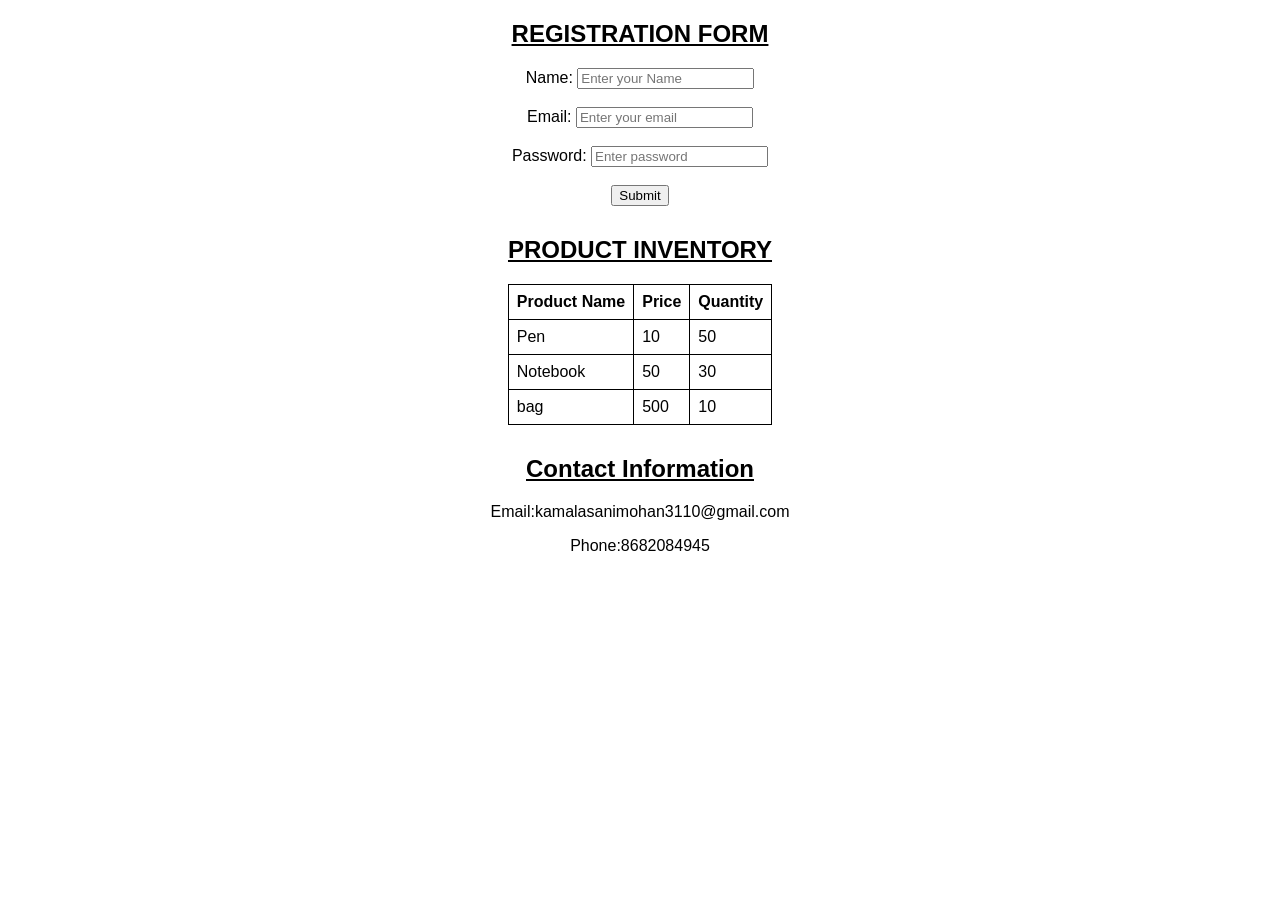
==== index.html @ e51896cc "Rename index.html.HTML to index.html" ====
<!DOCTYPE html>
<html lang="en">
<head>
    <meta charset="UTF-8">
    <meta name="viewport" content="width=device-width, initial-scale=1.0">
    <title>My internship task</title>
    <style>
       body {
            font-family: Arial, Helvetica, sans-serif;
            margin: 20px;
        }
        form,table,.contact{
            margin-bottom: 30px;
        }
        table,th,td{
            border:1px solid black;
            border-collapse: collapse;
            padding: 8px;
        }
    </style>
</head>
<body>
    <h2 align="center"><u>REGISTRATION FORM</u></h2>
    <FORM align="center">
        
       Name: <input type="text"placeholder="Enter your Name"><br><br>
       Email: <input type="email"placeholder="Enter your email"><br><br>
       Password: <input type="password"placeholder="Enter password"><br><br>
        <input type="submit">
    </FORM>
    <h2 align="center"><u>PRODUCT INVENTORY</u></h2>
    <table align="center">
        <tr>
            <th>Product Name</th>
            <th>Price</th>
            <th>Quantity</th>
        </tr>
        <tr>
            <td>Pen</td>
            <td>10</td>
            <td>50</td>
        </tr>
        <tr>
            <td>Notebook</td>
            <td>50</td>
            <td>30</td>
        </tr>
        <tr>
            <td>bag</td>
            <td>500</td>
            <td>10</td>
        </tr>
    </table>
    <h2 align="center"><u>Contact Information</u></h2>
    <div class="contact" align="center">
        <P>Email:kamalasanimohan3110@gmail.com</P>
        <p>Phone:8682084945</p>
    </div>

</body>
</html>
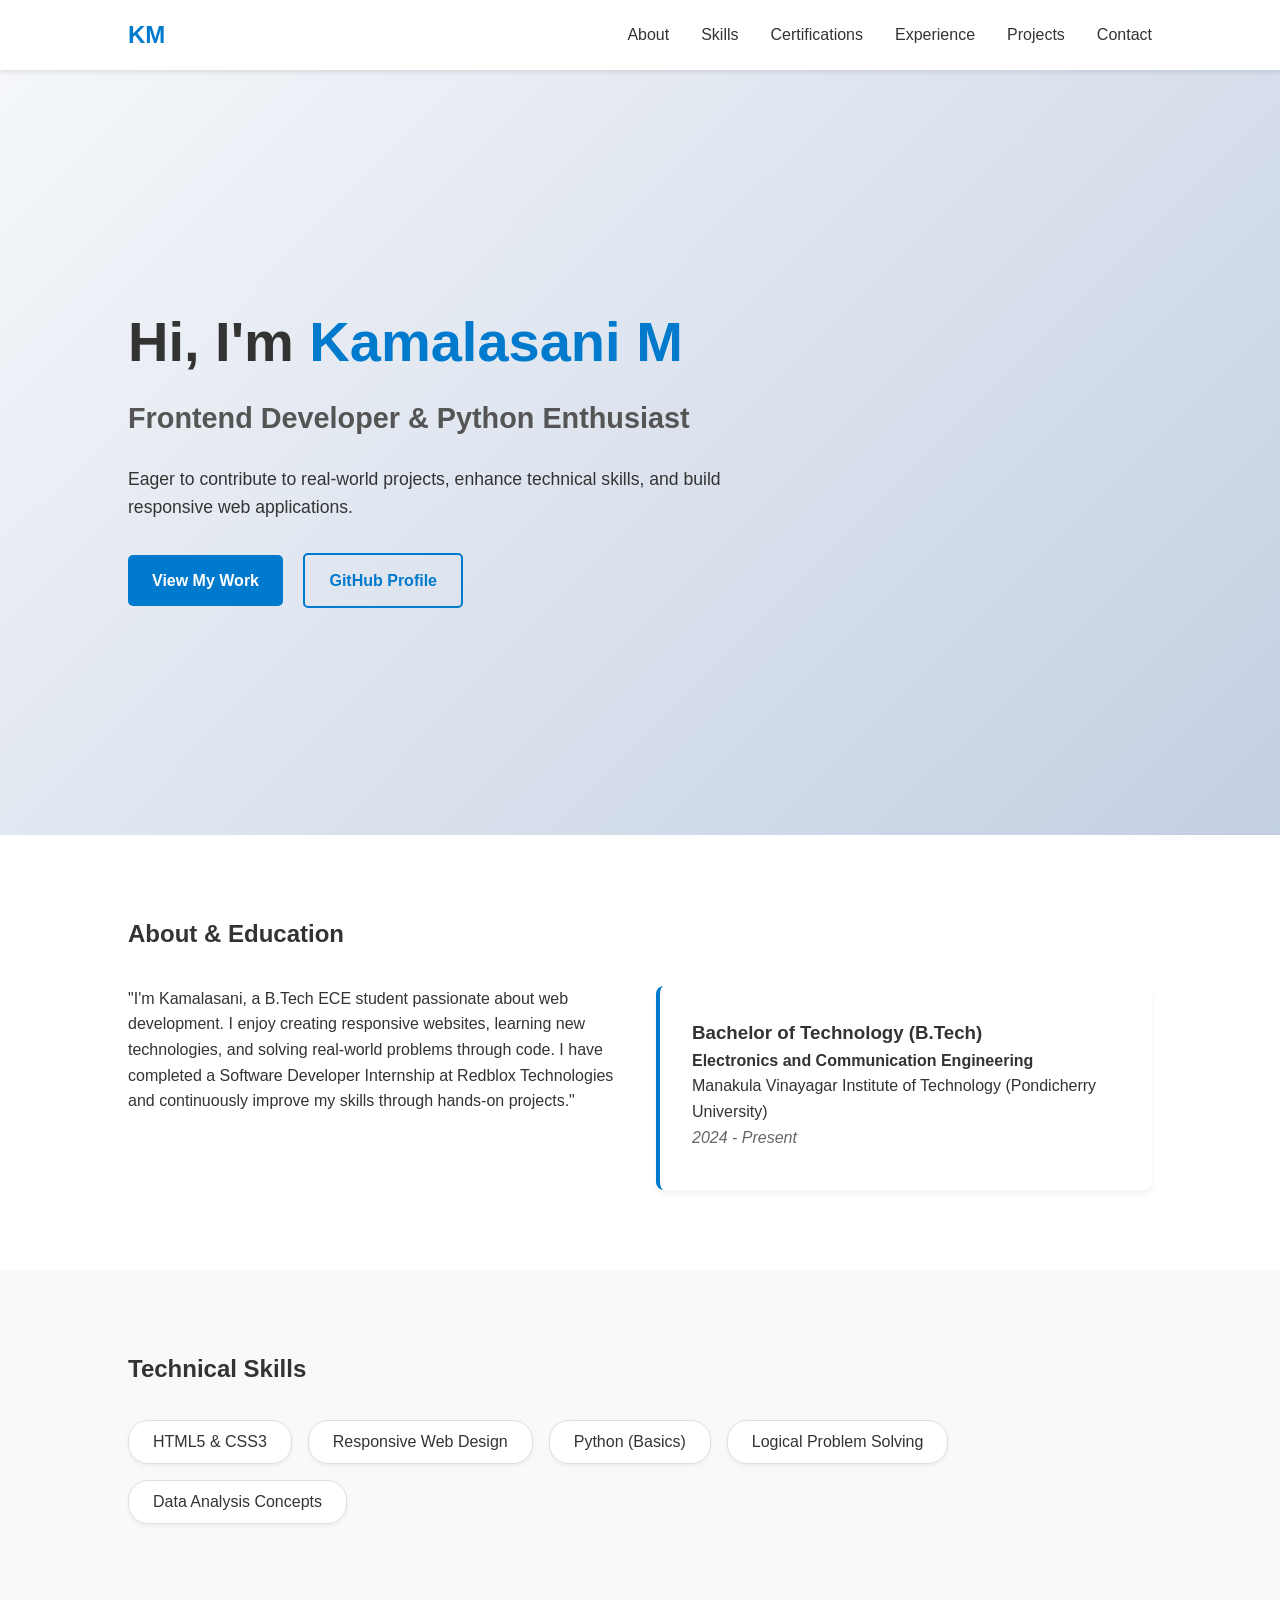
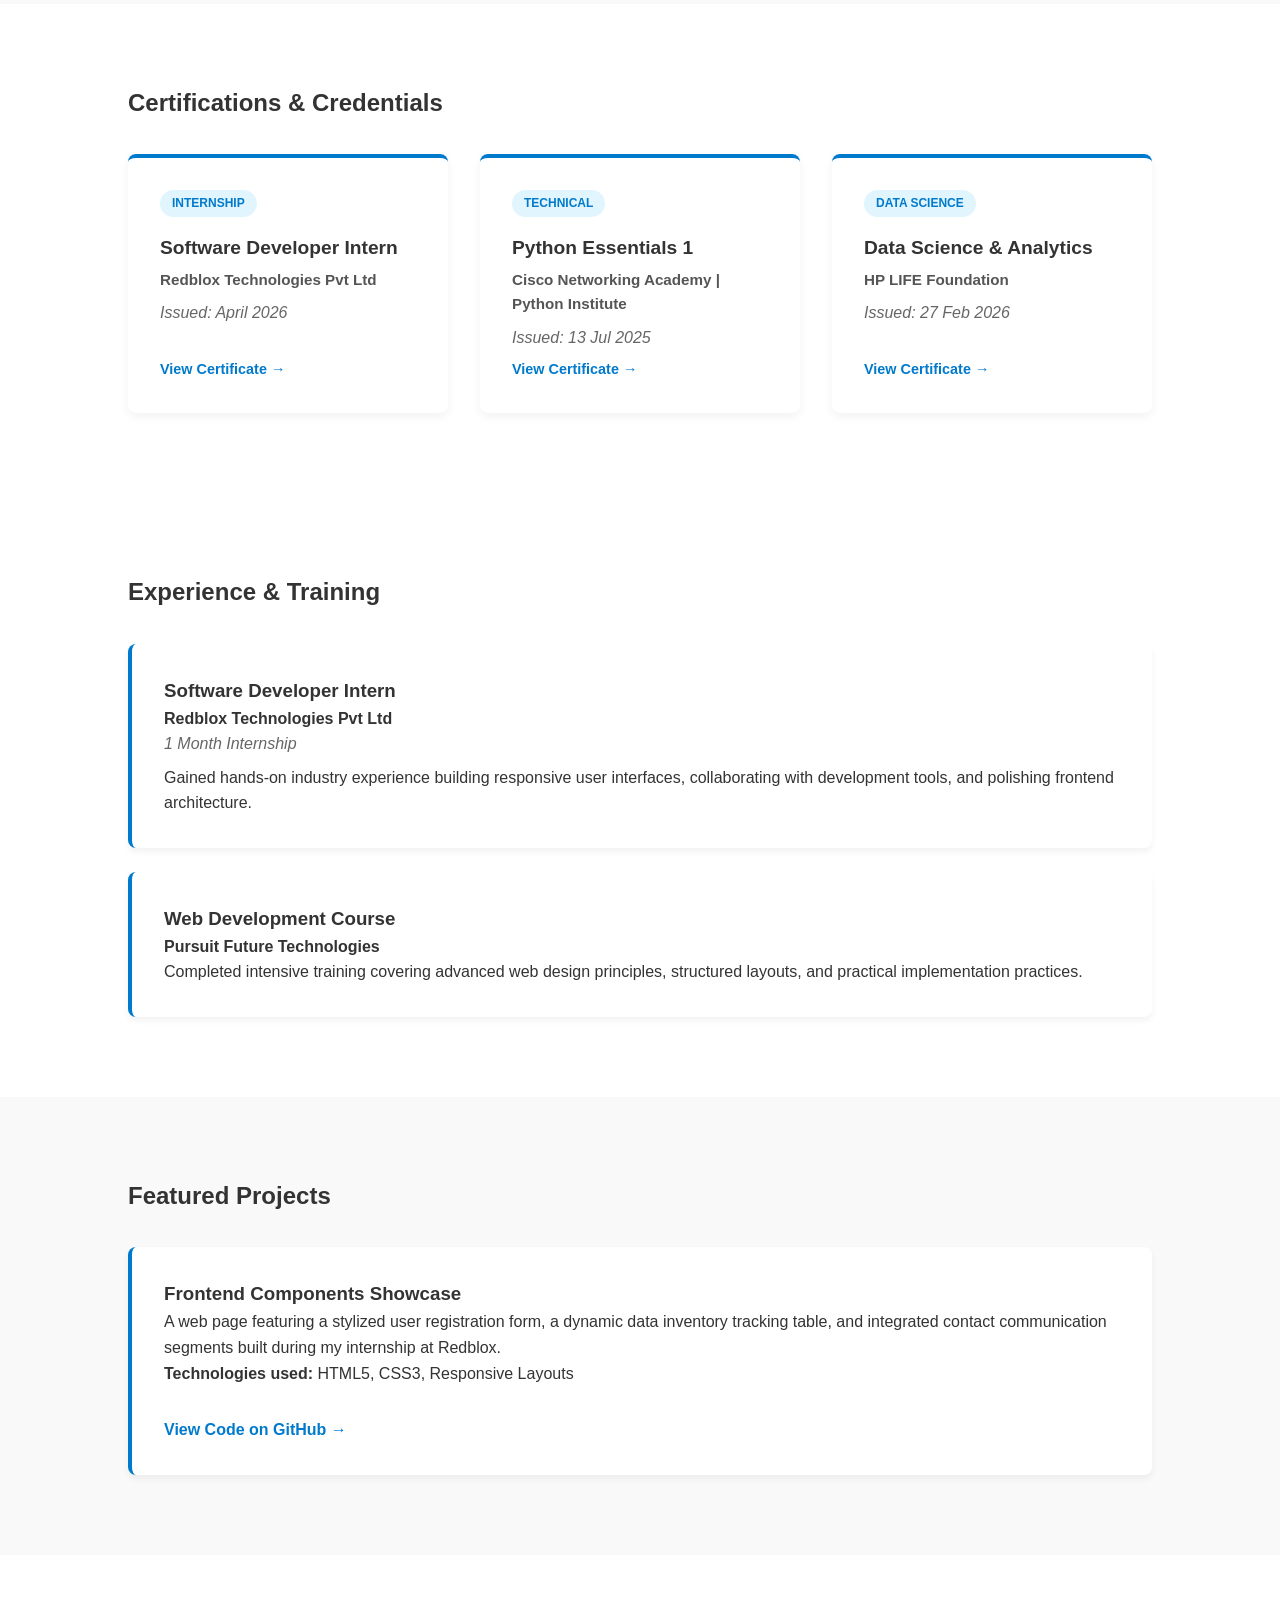
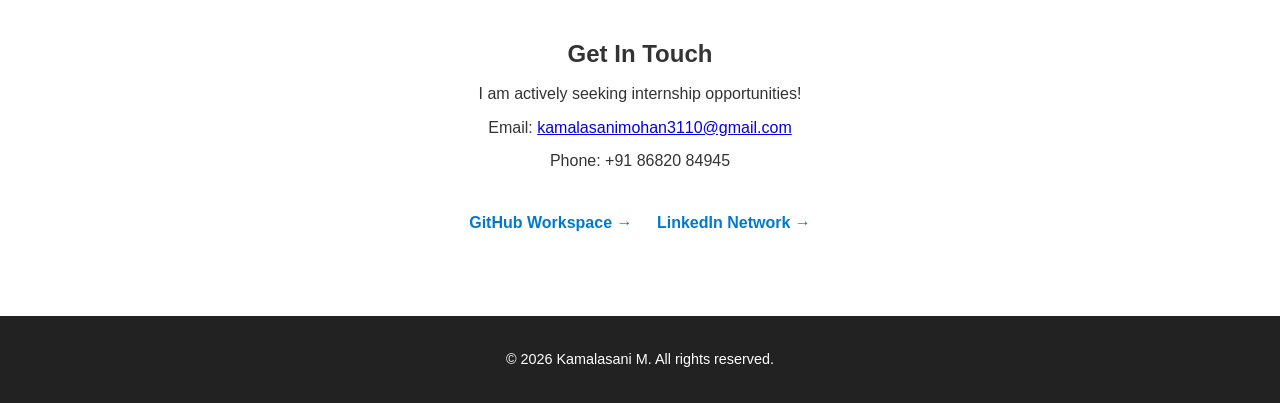
==== commit 74c99ad8: "Add files via upload" ====
--- a/index.html
+++ b/index.html
@@ -3,59 +3,139 @@
 <head>
     <meta charset="UTF-8">
     <meta name="viewport" content="width=device-width, initial-scale=1.0">
-    <title>My internship task</title>
-    <style>
-       body {
-            font-family: Arial, Helvetica, sans-serif;
-            margin: 20px;
-        }
-        form,table,.contact{
-            margin-bottom: 30px;
-        }
-        table,th,td{
-            border:1px solid black;
-            border-collapse: collapse;
-            padding: 8px;
-        }
-    </style>
+    <title>Kamalasani M | Portfolio</title>
+    <link rel="stylesheet" href="style.css">
 </head>
 <body>
-    <h2 align="center"><u>REGISTRATION FORM</u></h2>
-    <FORM align="center">
-        
-       Name: <input type="text"placeholder="Enter your Name"><br><br>
-       Email: <input type="email"placeholder="Enter your email"><br><br>
-       Password: <input type="password"placeholder="Enter password"><br><br>
-        <input type="submit">
-    </FORM>
-    <h2 align="center"><u>PRODUCT INVENTORY</u></h2>
-    <table align="center">
-        <tr>
-            <th>Product Name</th>
-            <th>Price</th>
-            <th>Quantity</th>
-        </tr>
-        <tr>
-            <td>Pen</td>
-            <td>10</td>
-            <td>50</td>
-        </tr>
-        <tr>
-            <td>Notebook</td>
-            <td>50</td>
-            <td>30</td>
-        </tr>
-        <tr>
-            <td>bag</td>
-            <td>500</td>
-            <td>10</td>
-        </tr>
-    </table>
-    <h2 align="center"><u>Contact Information</u></h2>
-    <div class="contact" align="center">
-        <P>Email:kamalasanimohan3110@gmail.com</P>
-        <p>Phone:8682084945</p>
-    </div>
+
+    <header>
+        <nav class="navbar">
+            <div class="logo">KM</div>
+            <ul class="nav-links">
+                <li><a href="#about">About</a></li>
+                <li><a href="#skills">Skills</a></li>
+                <li><a href="#certifications">Certifications</a></li>
+                <li><a href="#experience">Experience</a></li>
+                <li><a href="#projects">Projects</a></li>
+                <li><a href="#contact">Contact</a></li>
+            </ul>
+        </nav>
+    </header>
+
+    <section id="hero" class="hero-section">
+        <div class="hero-content">
+            <h1>Hi, I'm <span class="highlight">Kamalasani M</span></h1>
+            <h2>Frontend Developer & Python Enthusiast</h2>
+            <p>Eager to contribute to real-world projects, enhance technical skills, and build responsive web applications.</p>
+            <div class="hero-buttons">
+                <a href="#projects" class="btn primary-btn">View My Work</a>
+                <a href="https://github.com/KAMALASANI" target="_blank" class="btn secondary-btn">GitHub Profile</a>
+            </div>
+        </div>
+    </section>
+
+    <section id="about" class="container">
+        <h2>About & Education</h2>
+        <div class="about-grid">
+            <div>
+                <p>"I'm Kamalasani, a B.Tech ECE student passionate about web development. I enjoy creating responsive websites, learning new technologies, and solving real-world problems through code. I have completed a Software Developer Internship at Redblox Technologies and continuously improve my skills through hands-on projects."</p>
+            </div>
+            <div class="education-card">
+                <h3>Bachelor of Technology (B.Tech)</h3>
+                <p><strong>Electronics and Communication Engineering</strong></p>
+                <p>Manakula Vinayagar Institute of Technology (Pondicherry University)</p>
+                <p class="date">2024 - Present</p>
+            </div>
+        </div>
+    </section>
+
+    <section id="skills" class="container bg-light">
+        <h2>Technical Skills</h2>
+        <div class="skills-grid">
+            <div class="skill-card">HTML5 & CSS3</div>
+            <div class="skill-card">Responsive Web Design</div>
+            <div class="skill-card">Python (Basics)</div>
+            <div class="skill-card">Logical Problem Solving</div>
+            <div class="skill-card">Data Analysis Concepts</div>
+        </div>
+    </section>
+<section id="certificates" class="container">
+        <h2>Certifications & Credentials</h2>
+        <div class="certificates-grid">
+            
+            <div class="cert-card">
+                <span class="cert-badge">Internship</span>
+                <h3>Software Developer Intern</h3>
+                <h4>Redblox Technologies Pvt Ltd</h4>
+                <p class="date">Issued: April 2026</p>
+                <a href="./redblox.jpg" target="_blank" class="cert-link">View Certificate &rarr;</a>
+            </div>
+
+            <div class="cert-card">
+                <span class="cert-badge">Technical</span>
+                <h3>Python Essentials 1</h3>
+                <h4>Cisco Networking Academy | Python Institute</h4>
+                <p class="date">Issued: 13 Jul 2025</p>
+                <a href="./cisco.jpg" target="_blank" class="cert-link">View Certificate &rarr;</a>
+            </div>
+
+            <div class="cert-card">
+                <span class="cert-badge">Data Science</span>
+                <h3>Data Science & Analytics</h3>
+                <h4>HP LIFE Foundation</h4>
+                <p class="date">Issued: 27 Feb 2026</p>
+                <a href="./hp.jpg" target="_blank" class="cert-link">View Certificate &rarr;</a>
+            </div>
+
+        </div>
+    </section>
+    <section id="experience" class="container">
+        <h2>Experience & Training</h2>
+        <div class="timeline">
+            <div class="timeline-item">
+                <h3>Software Developer Intern</h3>
+                <h4>Redblox Technologies Pvt Ltd</h4>
+                <p class="date">1 Month Internship</p>
+                <p>Gained hands-on industry experience building responsive user interfaces, collaborating with development tools, and polishing frontend architecture.</p>
+            </div>
+            <div class="timeline-item">
+                <h3>Web Development Course</h3>
+                <h4>Pursuit Future Technologies</h4>
+                <p>Completed intensive training covering advanced web design principles, structured layouts, and practical implementation practices.</p>
+            </div>
+        </div>
+    </section>
+
+    <section id="projects" class="container bg-light">
+        <h2>Featured Projects</h2>
+        <div class="projects-grid">
+            
+            <div class="project-card">
+                <h3>Frontend Components Showcase</h3>
+                <p>A web page featuring a stylized user registration form, a dynamic data inventory tracking table, and integrated contact communication segments built during my internship at Redblox.</p>
+                <p><strong>Technologies used:</strong> HTML5, CSS3, Responsive Layouts</p>
+                
+                <div style="margin-top: 15px;">
+                    <a href="https://github.com/KAMALASANI/internship-task-1/blob/main/index.html" target="_blank" class="project-link" style="margin-right: 15px;">View Code on GitHub &rarr;</a>
+                </div>
+            </div>
+
+            </div>
+    </section>
+    <section id="contact" class="container contact-section">
+        <h2>Get In Touch</h2>
+        <p>I am actively seeking internship opportunities! </p>
+        <p>Email: <a href="mailto:kamalasanimohan3110@gmail.com">kamalasanimohan3110@gmail.com</a></p>
+        <p>Phone: +91 86820 84945</p>
+        <div class="social-contact-links" style="margin-top: 20px;">
+            <a href="https://github.com/KAMALASANI" target="_blank" class="project-link" style="margin-right: 20px;">GitHub Workspace &rarr;</a>
+            <a href="https://www.linkedin.com/in/kamalasani-m-744392331?utm_source=share_via&utm_content=profile&utm_medium=member_android" target="_blank" class="project-link">LinkedIn Network &rarr;</a>
+        </div>
+    </section>
+
+    <footer>
+        <p>&copy; 2026 Kamalasani M. All rights reserved.</p>
+    </footer>
 
 </body>
-</html>
+</html>
--- a/style.css
+++ b/style.css
@@ -0,0 +1,273 @@
+/* Core Configurations */
+* {
+    margin: 0;
+    padding: 0;
+    box-sizing: border-box;
+    font-family: 'Segoe UI', Tahoma, Geneva, Verdana, sans-serif;
+    scroll-behavior: smooth;
+}
+
+body {
+    color: #333;
+    line-height: 1.6;
+    background-color: #fff;
+}
+
+/* Utilities */
+.container {
+    padding: 5rem 10%;
+}
+
+.bg-light {
+    background-color: #f9f9f9;
+}
+
+.highlight {
+    color: #007acc;
+}
+
+.date {
+    font-style: italic;
+    color: #666;
+    margin-bottom: 0.5rem;
+}
+
+/* Navigation */
+header {
+    background: #ffffff;
+    box-shadow: 0 2px 5px rgba(0,0,0,0.1);
+    position: sticky;
+    top: 0;
+    z-index: 100;
+}
+
+.navbar {
+    display: flex;
+    justify-content: space-between;
+    align-items: center;
+    padding: 1rem 10%;
+}
+
+.logo {
+    font-size: 1.5rem;
+    font-weight: bold;
+    color: #007acc;
+}
+
+.nav-links {
+    display: flex;
+    list-style: none;
+}
+
+.nav-links li {
+    margin-left: 2rem;
+}
+
+.nav-links a {
+    text-decoration: none;
+    color: #333;
+    font-weight: 500;
+    transition: color 0.3s;
+}
+
+.nav-links a:hover {
+    color: #007acc;
+}
+
+/* Hero Section */
+.hero-section {
+    background: linear-gradient(135deg, #f5f7fa 0%, #c3cfe2 100%);
+    height: 85vh;
+    display: flex;
+    align-items: center;
+    padding: 0 10%;
+}
+
+.hero-content h1 {
+    font-size: 3.5rem;
+    margin-bottom: 0.5rem;
+}
+
+.hero-content h2 {
+    font-size: 1.8rem;
+    color: #555;
+    margin-bottom: 1.5rem;
+}
+
+.hero-content p {
+    max-width: 600px;
+    margin-bottom: 2rem;
+    font-size: 1.1rem;
+}
+
+/* Buttons */
+.btn {
+    display: inline-block;
+    padding: 0.8rem 1.5rem;
+    text-decoration: none;
+    border-radius: 5px;
+    font-weight: 600;
+    margin-right: 1rem;
+    transition: transform 0.2s, background 0.3s;
+}
+
+.primary-btn {
+    background: #007acc;
+    color: #fff;
+}
+
+.primary-btn:hover {
+    background: #005999;
+    transform: translateY(-2px);
+}
+
+.secondary-btn {
+    border: 2px solid #007acc;
+    color: #007acc;
+}
+
+.secondary-btn:hover {
+    background: #007acc;
+    color: #fff;
+    transform: translateY(-2px);
+}
+
+/* Grids & Cards */
+.about-grid, .projects-grid {
+    display: grid;
+    grid-template-columns: repeat(auto-fit, minmax(300px, 1fr));
+    gap: 2rem;
+    margin-top: 2rem;
+}
+
+.education-card, .project-card, .timeline-item {
+    background: #fff;
+    padding: 2rem;
+    border-radius: 8px;
+    box-shadow: 0 4px 6px rgba(0,0,0,0.05);
+    border-left: 4px solid #007acc;
+}
+
+.skills-grid {
+    display: flex;
+    flex-wrap: wrap;
+    gap: 1rem;
+    margin-top: 2rem;
+}
+
+.skill-card {
+    background: #fff;
+    padding: 0.5rem 1.5rem;
+    border-radius: 20px;
+    box-shadow: 0 2px 4px rgba(0,0,0,0.05);
+    font-weight: 500;
+    border: 1px solid #e0e0e0;
+}
+
+/* Timeline Layout */
+.timeline {
+    margin-top: 2rem;
+    display: flex;
+    flex-direction: column;
+    gap: 1.5rem;
+}
+
+.project-link {
+    display: inline-block;
+    margin-top: 1rem;
+    color: #007acc;
+    text-decoration: none;
+    font-weight: bold;
+}
+
+/* Contact & Footer */
+.contact-section {
+    text-align: center;
+}
+
+.contact-section p {
+    margin: 0.5rem 0;
+}
+
+footer {
+    text-align: center;
+    padding: 2rem;
+    background: #222;
+    color: #fff;
+    font-size: 0.9rem;
+}
+/* Certificates Section Layout styles */
+.certificates-grid {
+    display: grid;
+    grid-template-columns: repeat(auto-fit, minmax(280px, 1fr));
+    gap: 2rem;
+    margin-top: 2rem;
+}
+
+.cert-card {
+    background: #fff;
+    padding: 2rem;
+    border-radius: 8px;
+    box-shadow: 0 4px 10px rgba(0, 0, 0, 0.05);
+    border-top: 4px solid #007acc;
+    position: relative;
+    display: flex;
+    flex-direction: column;
+    justify-content: space-between;
+}
+
+.cert-badge {
+    align-self: flex-start;
+    background: #e1f5fe;
+    color: #007acc;
+    font-size: 0.75rem;
+    font-weight: bold;
+    padding: 0.25rem 0.75rem;
+    border-radius: 20px;
+    margin-bottom: 1rem;
+    text-transform: uppercase;
+}
+
+.cert-card h3 {
+    font-size: 1.2rem;
+    margin-bottom: 0.25rem;
+}
+
+.cert-card h4 {
+    font-size: 0.95rem;
+    color: #555;
+    margin-bottom: 0.5rem;
+}
+
+.cert-serial {
+    font-size: 0.75rem;
+    color: #999;
+    margin-bottom: 1rem;
+}
+
+.cert-link {
+    margin-top: auto;
+    color: #007acc;
+    text-decoration: none;
+    font-weight: 600;
+    font-size: 0.9rem;
+    transition: color 0.2s;
+}
+
+.cert-link:hover {
+    color: #005999;
+}
+
+/* Responsive Rules */
+@media (max-width: 768px) {
+    .navbar {
+        flex-direction: column;
+        gap: 1rem;
+    }
+    .nav-links li {
+        margin: 0 1rem;
+    }
+    .hero-content h1 {
+        font-size: 2.5rem;
+    }
+}
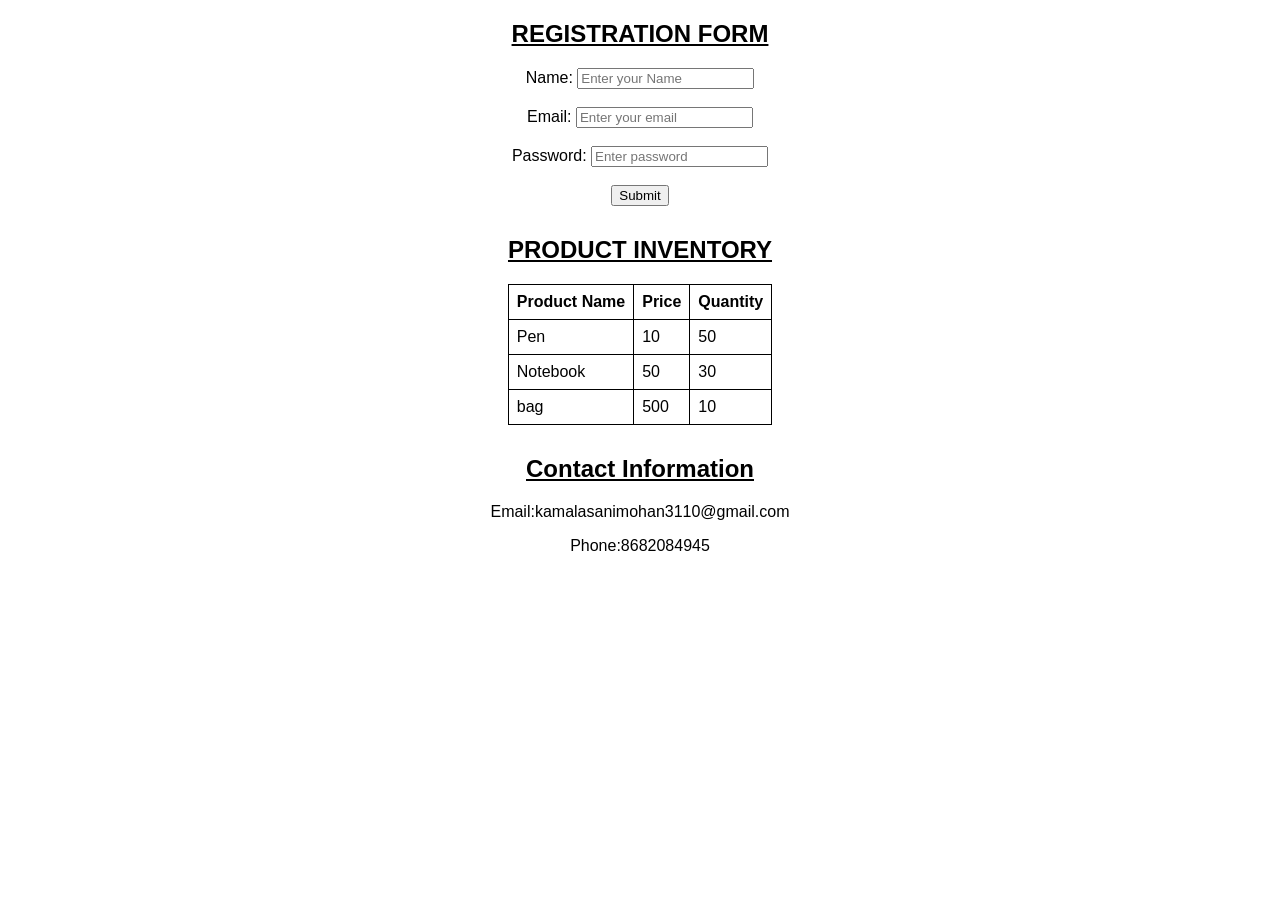
==== commit f5645f1c: "Rename TASK1.HTML to index.html" ====
--- a/index.html
+++ b/index.html
@@ -3,139 +3,59 @@
 <head>
     <meta charset="UTF-8">
     <meta name="viewport" content="width=device-width, initial-scale=1.0">
-    <title>Kamalasani M | Portfolio</title>
-    <link rel="stylesheet" href="style.css">
+    <title>My internship task</title>
+    <style>
+       body {
+            font-family: Arial, Helvetica, sans-serif;
+            margin: 20px;
+        }
+        form,table,.contact{
+            margin-bottom: 30px;
+        }
+        table,th,td{
+            border:1px solid black;
+            border-collapse: collapse;
+            padding: 8px;
+        }
+    </style>
 </head>
 <body>
-
-    <header>
-        <nav class="navbar">
-            <div class="logo">KM</div>
-            <ul class="nav-links">
-                <li><a href="#about">About</a></li>
-                <li><a href="#skills">Skills</a></li>
-                <li><a href="#certifications">Certifications</a></li>
-                <li><a href="#experience">Experience</a></li>
-                <li><a href="#projects">Projects</a></li>
-                <li><a href="#contact">Contact</a></li>
-            </ul>
-        </nav>
-    </header>
-
-    <section id="hero" class="hero-section">
-        <div class="hero-content">
-            <h1>Hi, I'm <span class="highlight">Kamalasani M</span></h1>
-            <h2>Frontend Developer & Python Enthusiast</h2>
-            <p>Eager to contribute to real-world projects, enhance technical skills, and build responsive web applications.</p>
-            <div class="hero-buttons">
-                <a href="#projects" class="btn primary-btn">View My Work</a>
-                <a href="https://github.com/KAMALASANI" target="_blank" class="btn secondary-btn">GitHub Profile</a>
-            </div>
-        </div>
-    </section>
-
-    <section id="about" class="container">
-        <h2>About & Education</h2>
-        <div class="about-grid">
-            <div>
-                <p>"I'm Kamalasani, a B.Tech ECE student passionate about web development. I enjoy creating responsive websites, learning new technologies, and solving real-world problems through code. I have completed a Software Developer Internship at Redblox Technologies and continuously improve my skills through hands-on projects."</p>
-            </div>
-            <div class="education-card">
-                <h3>Bachelor of Technology (B.Tech)</h3>
-                <p><strong>Electronics and Communication Engineering</strong></p>
-                <p>Manakula Vinayagar Institute of Technology (Pondicherry University)</p>
-                <p class="date">2024 - Present</p>
-            </div>
-        </div>
-    </section>
-
-    <section id="skills" class="container bg-light">
-        <h2>Technical Skills</h2>
-        <div class="skills-grid">
-            <div class="skill-card">HTML5 & CSS3</div>
-            <div class="skill-card">Responsive Web Design</div>
-            <div class="skill-card">Python (Basics)</div>
-            <div class="skill-card">Logical Problem Solving</div>
-            <div class="skill-card">Data Analysis Concepts</div>
-        </div>
-    </section>
-<section id="certificates" class="container">
-        <h2>Certifications & Credentials</h2>
-        <div class="certificates-grid">
-            
-            <div class="cert-card">
-                <span class="cert-badge">Internship</span>
-                <h3>Software Developer Intern</h3>
-                <h4>Redblox Technologies Pvt Ltd</h4>
-                <p class="date">Issued: April 2026</p>
-                <a href="./redblox.jpg" target="_blank" class="cert-link">View Certificate &rarr;</a>
-            </div>
-
-            <div class="cert-card">
-                <span class="cert-badge">Technical</span>
-                <h3>Python Essentials 1</h3>
-                <h4>Cisco Networking Academy | Python Institute</h4>
-                <p class="date">Issued: 13 Jul 2025</p>
-                <a href="./cisco.jpg" target="_blank" class="cert-link">View Certificate &rarr;</a>
-            </div>
-
-            <div class="cert-card">
-                <span class="cert-badge">Data Science</span>
-                <h3>Data Science & Analytics</h3>
-                <h4>HP LIFE Foundation</h4>
-                <p class="date">Issued: 27 Feb 2026</p>
-                <a href="./hp.jpg" target="_blank" class="cert-link">View Certificate &rarr;</a>
-            </div>
-
-        </div>
-    </section>
-    <section id="experience" class="container">
-        <h2>Experience & Training</h2>
-        <div class="timeline">
-            <div class="timeline-item">
-                <h3>Software Developer Intern</h3>
-                <h4>Redblox Technologies Pvt Ltd</h4>
-                <p class="date">1 Month Internship</p>
-                <p>Gained hands-on industry experience building responsive user interfaces, collaborating with development tools, and polishing frontend architecture.</p>
-            </div>
-            <div class="timeline-item">
-                <h3>Web Development Course</h3>
-                <h4>Pursuit Future Technologies</h4>
-                <p>Completed intensive training covering advanced web design principles, structured layouts, and practical implementation practices.</p>
-            </div>
-        </div>
-    </section>
-
-    <section id="projects" class="container bg-light">
-        <h2>Featured Projects</h2>
-        <div class="projects-grid">
-            
-            <div class="project-card">
-                <h3>Frontend Components Showcase</h3>
-                <p>A web page featuring a stylized user registration form, a dynamic data inventory tracking table, and integrated contact communication segments built during my internship at Redblox.</p>
-                <p><strong>Technologies used:</strong> HTML5, CSS3, Responsive Layouts</p>
-                
-                <div style="margin-top: 15px;">
-                    <a href="https://github.com/KAMALASANI/internship-task-1/blob/main/index.html" target="_blank" class="project-link" style="margin-right: 15px;">View Code on GitHub &rarr;</a>
-                </div>
-            </div>
-
-            </div>
-    </section>
-    <section id="contact" class="container contact-section">
-        <h2>Get In Touch</h2>
-        <p>I am actively seeking internship opportunities! </p>
-        <p>Email: <a href="mailto:kamalasanimohan3110@gmail.com">kamalasanimohan3110@gmail.com</a></p>
-        <p>Phone: +91 86820 84945</p>
-        <div class="social-contact-links" style="margin-top: 20px;">
-            <a href="https://github.com/KAMALASANI" target="_blank" class="project-link" style="margin-right: 20px;">GitHub Workspace &rarr;</a>
-            <a href="https://www.linkedin.com/in/kamalasani-m-744392331?utm_source=share_via&utm_content=profile&utm_medium=member_android" target="_blank" class="project-link">LinkedIn Network &rarr;</a>
-        </div>
-    </section>
-
-    <footer>
-        <p>&copy; 2026 Kamalasani M. All rights reserved.</p>
-    </footer>
+    <h2 align="center"><u>REGISTRATION FORM</u></h2>
+    <FORM align="center">
+        
+       Name: <input type="text"placeholder="Enter your Name"><br><br>
+       Email: <input type="email"placeholder="Enter your email"><br><br>
+       Password: <input type="password"placeholder="Enter password"><br><br>
+        <input type="submit">
+    </FORM>
+    <h2 align="center"><u>PRODUCT INVENTORY</u></h2>
+    <table align="center">
+        <tr>
+            <th>Product Name</th>
+            <th>Price</th>
+            <th>Quantity</th>
+        </tr>
+        <tr>
+            <td>Pen</td>
+            <td>10</td>
+            <td>50</td>
+        </tr>
+        <tr>
+            <td>Notebook</td>
+            <td>50</td>
+            <td>30</td>
+        </tr>
+        <tr>
+            <td>bag</td>
+            <td>500</td>
+            <td>10</td>
+        </tr>
+    </table>
+    <h2 align="center"><u>Contact Information</u></h2>
+    <div class="contact" align="center">
+        <P>Email:kamalasanimohan3110@gmail.com</P>
+        <p>Phone:8682084945</p>
+    </div>
 
 </body>
-</html>+</html>
